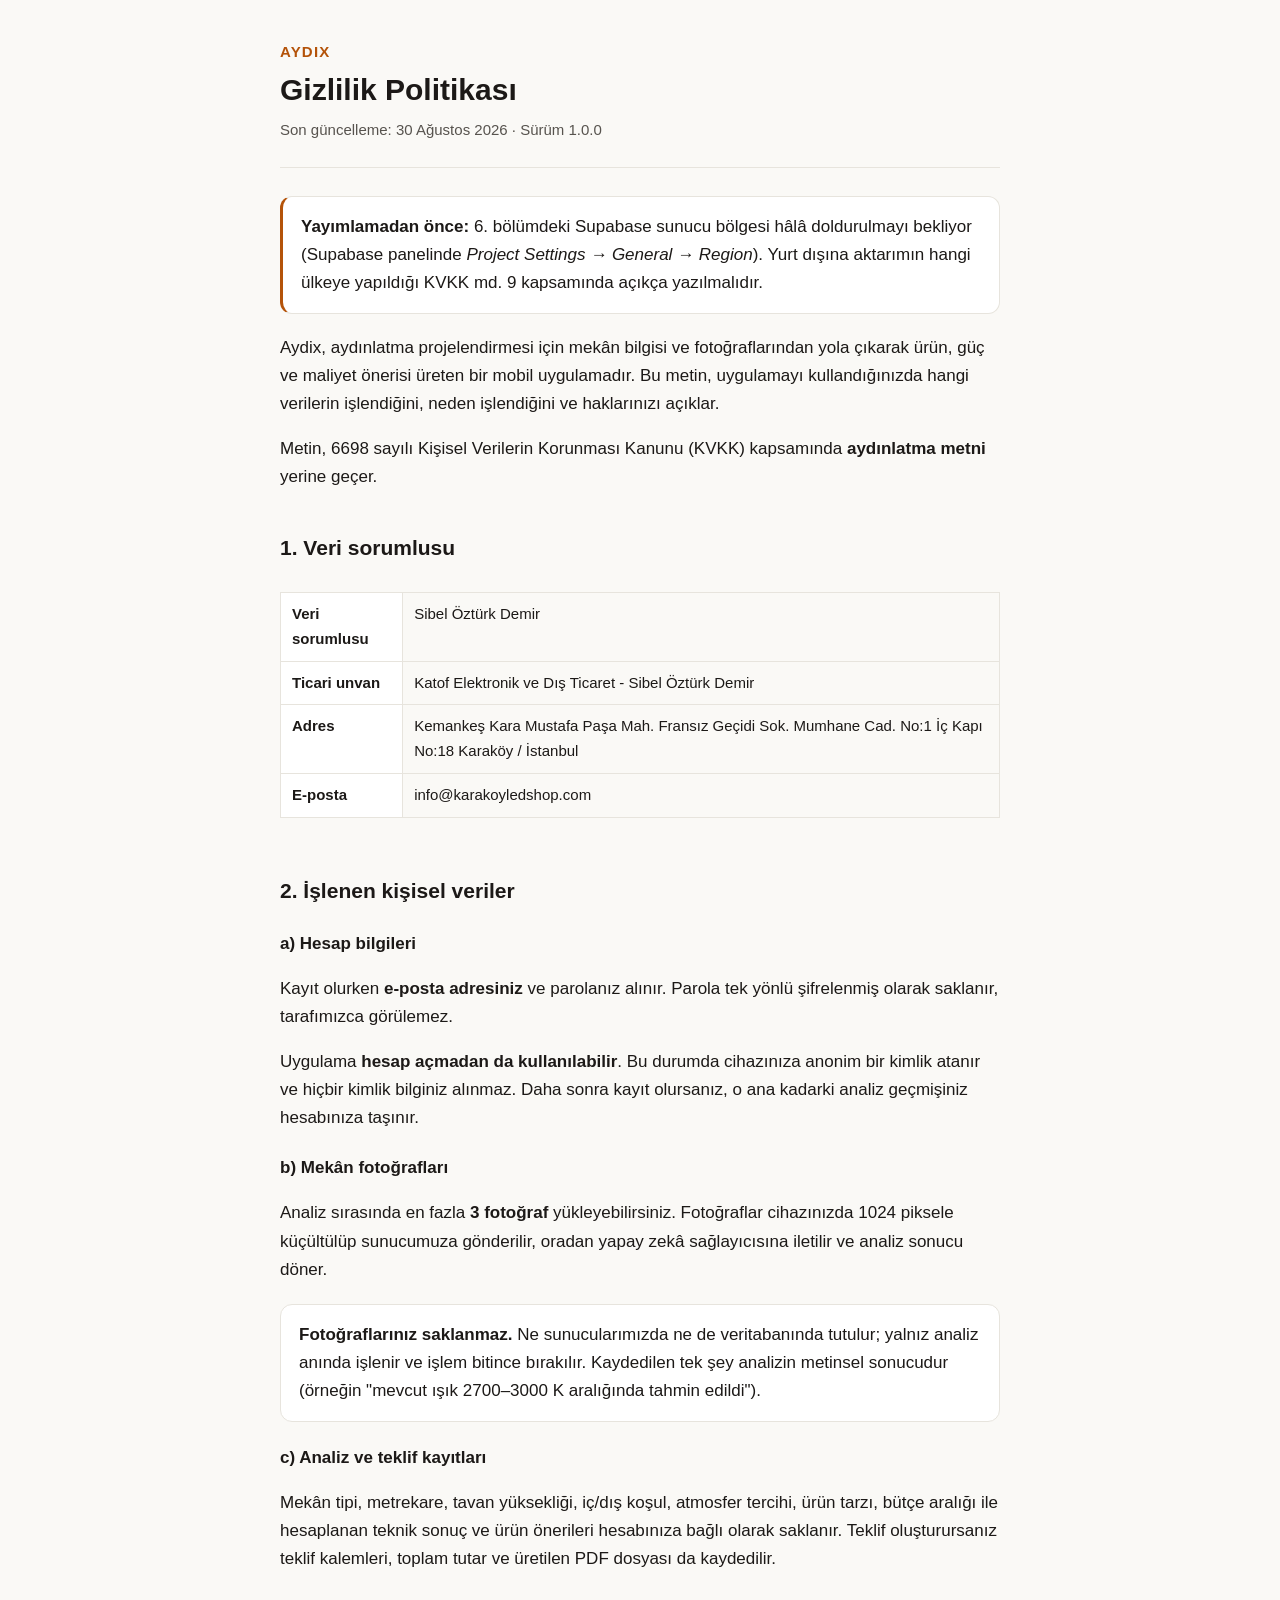
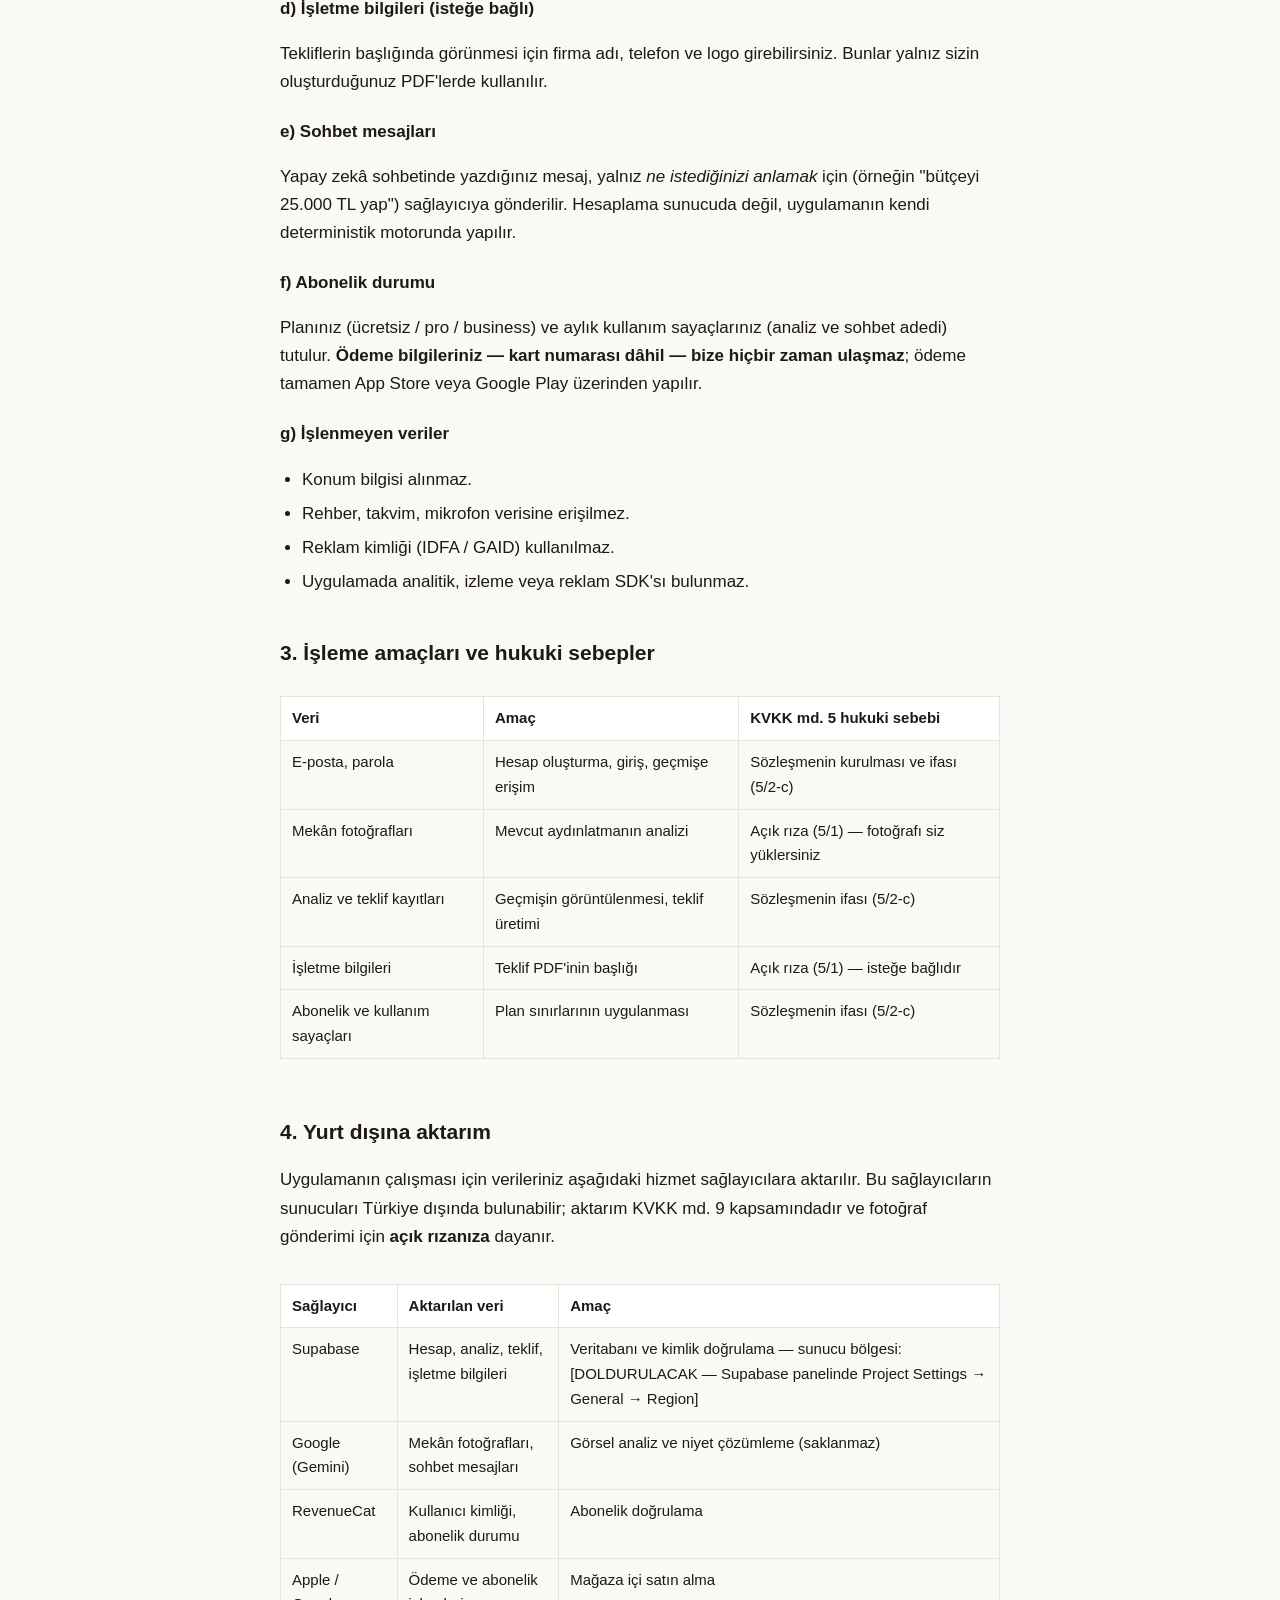
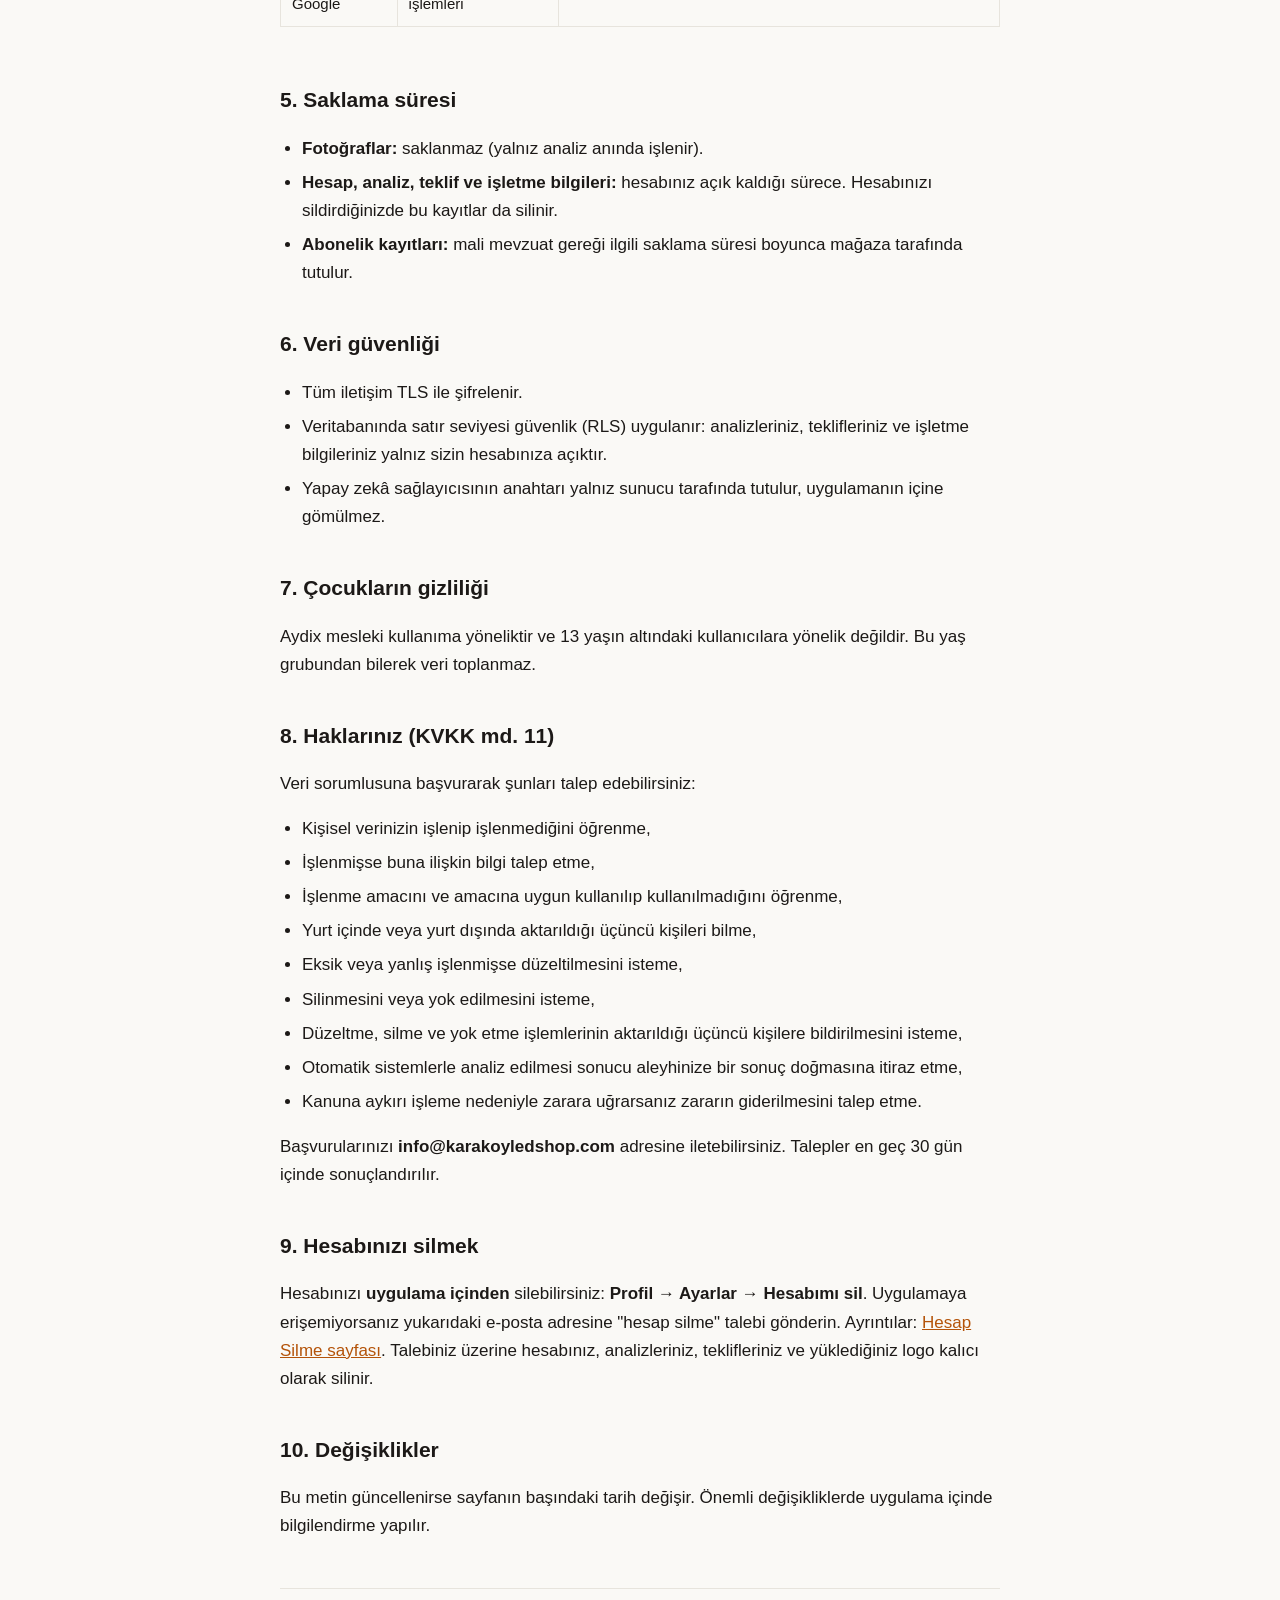
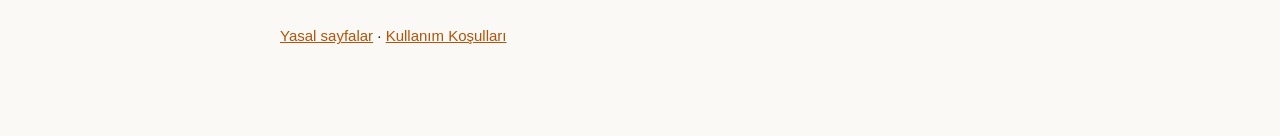
==== gizlilik.html @ cbc3485c "Add files via upload" ====
<!doctype html>
<html lang="tr">
  <head>
    <meta charset="utf-8" />
    <meta name="viewport" content="width=device-width, initial-scale=1" />
    <title>Aydix — Gizlilik Politikası</title>
    <link rel="stylesheet" href="stil.css" />
  </head>
  <body>
    <main>
      <header>
        <p class="marka">AYDIX</p>
        <h1>Gizlilik Politikası</h1>
        <p class="tarih">Son güncelleme: 30 Ağustos 2026 · Sürüm 1.0.0</p>
      </header>

      <div class="kutu doldur">
        <p>
          <strong>Yayımlamadan önce:</strong> 6. bölümdeki Supabase sunucu
          bölgesi hâlâ doldurulmayı bekliyor (Supabase panelinde
          <em>Project Settings → General → Region</em>). Yurt dışına aktarımın
          hangi ülkeye yapıldığı KVKK md. 9 kapsamında açıkça yazılmalıdır.
        </p>
      </div>

      <p>
        Aydix, aydınlatma projelendirmesi için mekân bilgisi ve fotoğraflarından
        yola çıkarak ürün, güç ve maliyet önerisi üreten bir mobil uygulamadır.
        Bu metin, uygulamayı kullandığınızda hangi verilerin işlendiğini,
        neden işlendiğini ve haklarınızı açıklar.
      </p>

      <p>
        Metin, 6698 sayılı Kişisel Verilerin Korunması Kanunu (KVKK) kapsamında
        <strong>aydınlatma metni</strong> yerine geçer.
      </p>

      <h2>1. Veri sorumlusu</h2>
      <div class="sarma">
        <table>
          <tr>
            <th>Veri sorumlusu</th>
            <td>Sibel Öztürk Demir</td>
          </tr>
          <tr>
            <th>Ticari unvan</th>
            <td>Katof Elektronik ve Dış Ticaret - Sibel Öztürk Demir</td>
          </tr>
          <tr>
            <th>Adres</th>
            <td>Kemankeş Kara Mustafa Paşa Mah. Fransız Geçidi Sok. Mumhane Cad. No:1 İç Kapı No:18 Karaköy / İstanbul</td>
          </tr>
          <tr>
            <th>E-posta</th>
            <td>info@karakoyledshop.com</td>
          </tr>
        </table>
      </div>

      <h2>2. İşlenen kişisel veriler</h2>

      <h3>a) Hesap bilgileri</h3>
      <p>
        Kayıt olurken <strong>e-posta adresiniz</strong> ve parolanız alınır.
        Parola tek yönlü şifrelenmiş olarak saklanır, tarafımızca görülemez.
      </p>
      <p>
        Uygulama <strong>hesap açmadan da kullanılabilir</strong>. Bu durumda
        cihazınıza anonim bir kimlik atanır ve hiçbir kimlik bilginiz alınmaz.
        Daha sonra kayıt olursanız, o ana kadarki analiz geçmişiniz hesabınıza
        taşınır.
      </p>

      <h3>b) Mekân fotoğrafları</h3>
      <p>
        Analiz sırasında en fazla <strong>3 fotoğraf</strong> yükleyebilirsiniz.
        Fotoğraflar cihazınızda 1024 piksele küçültülüp sunucumuza gönderilir,
        oradan yapay zekâ sağlayıcısına iletilir ve analiz sonucu döner.
      </p>
      <div class="kutu">
        <p>
          <strong>Fotoğraflarınız saklanmaz.</strong> Ne sunucularımızda ne de
          veritabanında tutulur; yalnız analiz anında işlenir ve işlem bitince
          bırakılır. Kaydedilen tek şey analizin metinsel sonucudur (örneğin
          "mevcut ışık 2700–3000 K aralığında tahmin edildi").
        </p>
      </div>

      <h3>c) Analiz ve teklif kayıtları</h3>
      <p>
        Mekân tipi, metrekare, tavan yüksekliği, iç/dış koşul, atmosfer tercihi,
        ürün tarzı, bütçe aralığı ile hesaplanan teknik sonuç ve ürün önerileri
        hesabınıza bağlı olarak saklanır. Teklif oluşturursanız teklif kalemleri,
        toplam tutar ve üretilen PDF dosyası da kaydedilir.
      </p>

      <h3>d) İşletme bilgileri (isteğe bağlı)</h3>
      <p>
        Tekliflerin başlığında görünmesi için firma adı, telefon ve logo
        girebilirsiniz. Bunlar yalnız sizin oluşturduğunuz PDF'lerde kullanılır.
      </p>

      <h3>e) Sohbet mesajları</h3>
      <p>
        Yapay zekâ sohbetinde yazdığınız mesaj, yalnız <em>ne istediğinizi
        anlamak</em> için (örneğin "bütçeyi 25.000 TL yap") sağlayıcıya
        gönderilir. Hesaplama sunucuda değil, uygulamanın kendi deterministik
        motorunda yapılır.
      </p>

      <h3>f) Abonelik durumu</h3>
      <p>
        Planınız (ücretsiz / pro / business) ve aylık kullanım sayaçlarınız
        (analiz ve sohbet adedi) tutulur. <strong>Ödeme bilgileriniz — kart
        numarası dâhil — bize hiçbir zaman ulaşmaz</strong>; ödeme tamamen App
        Store veya Google Play üzerinden yapılır.
      </p>

      <h3>g) İşlenmeyen veriler</h3>
      <ul>
        <li>Konum bilgisi alınmaz.</li>
        <li>Rehber, takvim, mikrofon verisine erişilmez.</li>
        <li>Reklam kimliği (IDFA / GAID) kullanılmaz.</li>
        <li>Uygulamada analitik, izleme veya reklam SDK'sı bulunmaz.</li>
      </ul>

      <h2>3. İşleme amaçları ve hukuki sebepler</h2>
      <div class="sarma">
        <table>
          <tr>
            <th>Veri</th>
            <th>Amaç</th>
            <th>KVKK md. 5 hukuki sebebi</th>
          </tr>
          <tr>
            <td>E-posta, parola</td>
            <td>Hesap oluşturma, giriş, geçmişe erişim</td>
            <td>Sözleşmenin kurulması ve ifası (5/2-c)</td>
          </tr>
          <tr>
            <td>Mekân fotoğrafları</td>
            <td>Mevcut aydınlatmanın analizi</td>
            <td>Açık rıza (5/1) — fotoğrafı siz yüklersiniz</td>
          </tr>
          <tr>
            <td>Analiz ve teklif kayıtları</td>
            <td>Geçmişin görüntülenmesi, teklif üretimi</td>
            <td>Sözleşmenin ifası (5/2-c)</td>
          </tr>
          <tr>
            <td>İşletme bilgileri</td>
            <td>Teklif PDF'inin başlığı</td>
            <td>Açık rıza (5/1) — isteğe bağlıdır</td>
          </tr>
          <tr>
            <td>Abonelik ve kullanım sayaçları</td>
            <td>Plan sınırlarının uygulanması</td>
            <td>Sözleşmenin ifası (5/2-c)</td>
          </tr>
        </table>
      </div>

      <h2>4. Yurt dışına aktarım</h2>
      <p>
        Uygulamanın çalışması için verileriniz aşağıdaki hizmet sağlayıcılara
        aktarılır. Bu sağlayıcıların sunucuları Türkiye dışında bulunabilir;
        aktarım KVKK md. 9 kapsamındadır ve fotoğraf gönderimi için
        <strong>açık rızanıza</strong> dayanır.
      </p>
      <div class="sarma">
        <table>
          <tr>
            <th>Sağlayıcı</th>
            <th>Aktarılan veri</th>
            <th>Amaç</th>
          </tr>
          <tr>
            <td>Supabase</td>
            <td>Hesap, analiz, teklif, işletme bilgileri</td>
            <td>Veritabanı ve kimlik doğrulama — sunucu bölgesi: [DOLDURULACAK — Supabase panelinde Project Settings → General → Region]</td>
          </tr>
          <tr>
            <td>Google (Gemini)</td>
            <td>Mekân fotoğrafları, sohbet mesajları</td>
            <td>Görsel analiz ve niyet çözümleme (saklanmaz)</td>
          </tr>
          <tr>
            <td>RevenueCat</td>
            <td>Kullanıcı kimliği, abonelik durumu</td>
            <td>Abonelik doğrulama</td>
          </tr>
          <tr>
            <td>Apple / Google</td>
            <td>Ödeme ve abonelik işlemleri</td>
            <td>Mağaza içi satın alma</td>
          </tr>
        </table>
      </div>

      <h2>5. Saklama süresi</h2>
      <ul>
        <li><strong>Fotoğraflar:</strong> saklanmaz (yalnız analiz anında işlenir).</li>
        <li>
          <strong>Hesap, analiz, teklif ve işletme bilgileri:</strong> hesabınız
          açık kaldığı sürece. Hesabınızı sildirdiğinizde bu kayıtlar da silinir.
        </li>
        <li>
          <strong>Abonelik kayıtları:</strong> mali mevzuat gereği ilgili
          saklama süresi boyunca mağaza tarafında tutulur.
        </li>
      </ul>

      <h2>6. Veri güvenliği</h2>
      <ul>
        <li>Tüm iletişim TLS ile şifrelenir.</li>
        <li>
          Veritabanında satır seviyesi güvenlik (RLS) uygulanır: analizleriniz,
          teklifleriniz ve işletme bilgileriniz yalnız sizin hesabınıza açıktır.
        </li>
        <li>
          Yapay zekâ sağlayıcısının anahtarı yalnız sunucu tarafında tutulur,
          uygulamanın içine gömülmez.
        </li>
      </ul>

      <h2>7. Çocukların gizliliği</h2>
      <p>
        Aydix mesleki kullanıma yöneliktir ve 13 yaşın altındaki kullanıcılara
        yönelik değildir. Bu yaş grubundan bilerek veri toplanmaz.
      </p>

      <h2>8. Haklarınız (KVKK md. 11)</h2>
      <p>Veri sorumlusuna başvurarak şunları talep edebilirsiniz:</p>
      <ul>
        <li>Kişisel verinizin işlenip işlenmediğini öğrenme,</li>
        <li>İşlenmişse buna ilişkin bilgi talep etme,</li>
        <li>İşlenme amacını ve amacına uygun kullanılıp kullanılmadığını öğrenme,</li>
        <li>Yurt içinde veya yurt dışında aktarıldığı üçüncü kişileri bilme,</li>
        <li>Eksik veya yanlış işlenmişse düzeltilmesini isteme,</li>
        <li>Silinmesini veya yok edilmesini isteme,</li>
        <li>
          Düzeltme, silme ve yok etme işlemlerinin aktarıldığı üçüncü kişilere
          bildirilmesini isteme,
        </li>
        <li>
          Otomatik sistemlerle analiz edilmesi sonucu aleyhinize bir sonuç
          doğmasına itiraz etme,
        </li>
        <li>Kanuna aykırı işleme nedeniyle zarara uğrarsanız zararın giderilmesini talep etme.</li>
      </ul>
      <p>
        Başvurularınızı <strong>info@karakoyledshop.com</strong> adresine
        iletebilirsiniz. Talepler en geç 30 gün içinde sonuçlandırılır.
      </p>

      <h2>9. Hesabınızı silmek</h2>
      <p>
        Hesabınızı <strong>uygulama içinden</strong> silebilirsiniz:
        <strong>Profil → Ayarlar → Hesabımı sil</strong>. Uygulamaya
        erişemiyorsanız yukarıdaki e-posta adresine "hesap silme" talebi
        gönderin. Ayrıntılar:
        <a href="hesap-silme.html">Hesap Silme sayfası</a>. Talebiniz üzerine hesabınız,
        analizleriniz, teklifleriniz ve yüklediğiniz logo kalıcı olarak silinir.
      </p>

      <h2>10. Değişiklikler</h2>
      <p>
        Bu metin güncellenirse sayfanın başındaki tarih değişir. Önemli
        değişikliklerde uygulama içinde bilgilendirme yapılır.
      </p>

      <footer>
        <p>
          <a href="index.html">Yasal sayfalar</a> ·
          <a href="kosullar.html">Kullanım Koşulları</a>
        </p>
      </footer>
    </main>
  </body>
</html>
---- stil.css ----
/* Aydix yasal sayfaları — src/theme tokenlarıyla aynı palet */
:root {
  --bg: #faf9f6;
  --yuzey: #ffffff;
  --kenar: #e7e4dd;
  --metin: #1c1917;
  --soluk: #57534e;
  --vurgu: #b45309;
}

@media (prefers-color-scheme: dark) {
  :root {
    --bg: #14120f;
    --yuzey: #1c1917;
    --kenar: #2f2a24;
    --metin: #f5f3ef;
    --soluk: #b8b1a7;
    --vurgu: #f59e0b;
  }
}

* {
  box-sizing: border-box;
}

body {
  margin: 0;
  padding: 0 20px 72px;
  background: var(--bg);
  color: var(--metin);
  font-family: -apple-system, BlinkMacSystemFont, 'Segoe UI', Roboto, sans-serif;
  font-size: 17px;
  line-height: 1.65;
  -webkit-text-size-adjust: 100%;
}

main {
  max-width: 720px;
  margin: 0 auto;
}

header {
  padding: 40px 0 8px;
  border-bottom: 1px solid var(--kenar);
  margin-bottom: 28px;
}

.marka {
  font-size: 15px;
  font-weight: 600;
  letter-spacing: 0.08em;
  color: var(--vurgu);
  margin: 0 0 6px;
}

h1 {
  font-size: 30px;
  line-height: 1.25;
  margin: 0 0 10px;
}

h2 {
  font-size: 21px;
  margin: 36px 0 10px;
  padding-top: 4px;
}

h3 {
  font-size: 17px;
  margin: 22px 0 6px;
}

.tarih {
  color: var(--soluk);
  font-size: 15px;
  margin: 0 0 16px;
}

p,
li {
  color: var(--metin);
}

ul,
ol {
  padding-left: 22px;
}

li {
  margin-bottom: 6px;
}

a {
  color: var(--vurgu);
}

code {
  background: var(--yuzey);
  border: 1px solid var(--kenar);
  border-radius: 4px;
  padding: 1px 5px;
  font-size: 0.9em;
}

.kutu {
  background: var(--yuzey);
  border: 1px solid var(--kenar);
  border-radius: 12px;
  padding: 16px 18px;
  margin: 20px 0;
}

.kutu p:first-child {
  margin-top: 0;
}

.kutu p:last-child {
  margin-bottom: 0;
}

.doldur {
  border-left: 3px solid var(--vurgu);
}

table {
  border-collapse: collapse;
  width: 100%;
  margin: 16px 0;
  font-size: 15px;
}

th,
td {
  border: 1px solid var(--kenar);
  padding: 9px 11px;
  text-align: left;
  vertical-align: top;
}

th {
  background: var(--yuzey);
  font-weight: 600;
}

.sarma {
  overflow-x: auto;
}

footer {
  margin-top: 48px;
  padding-top: 20px;
  border-top: 1px solid var(--kenar);
  color: var(--soluk);
  font-size: 15px;
}
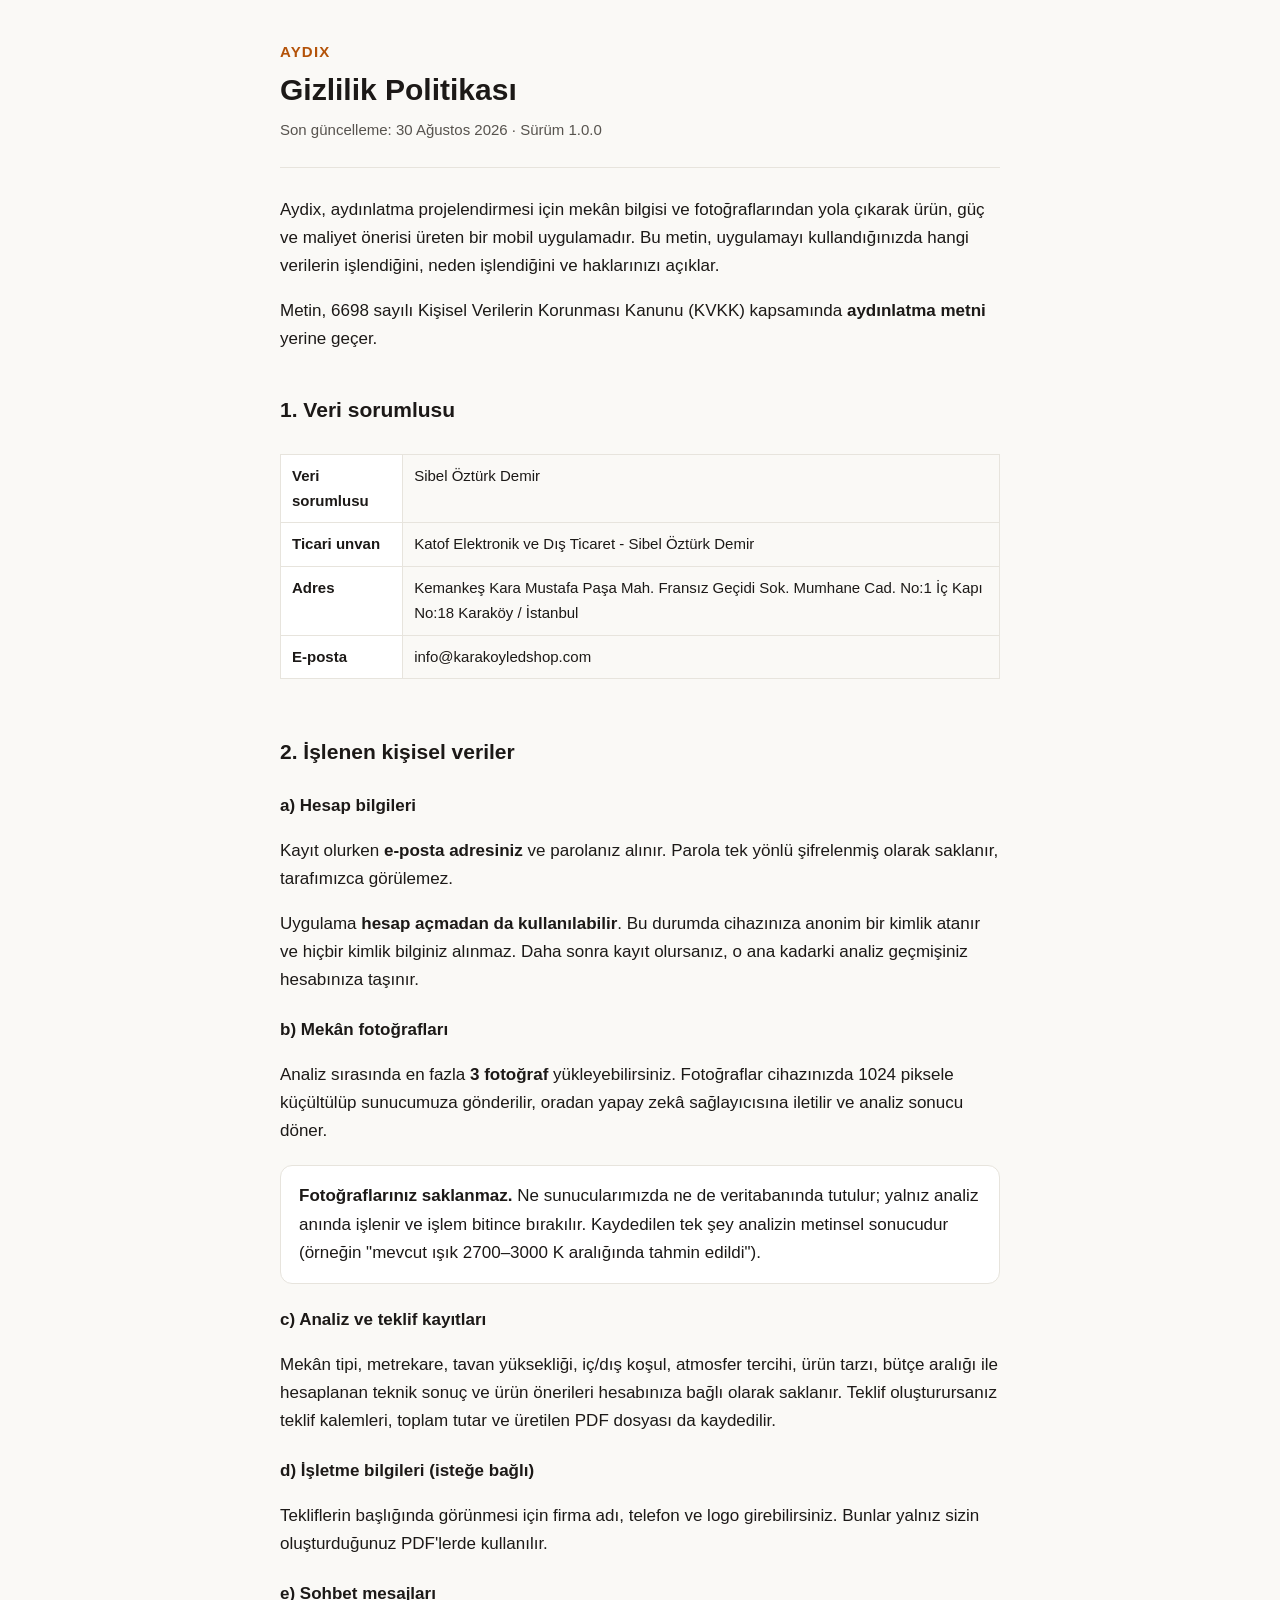
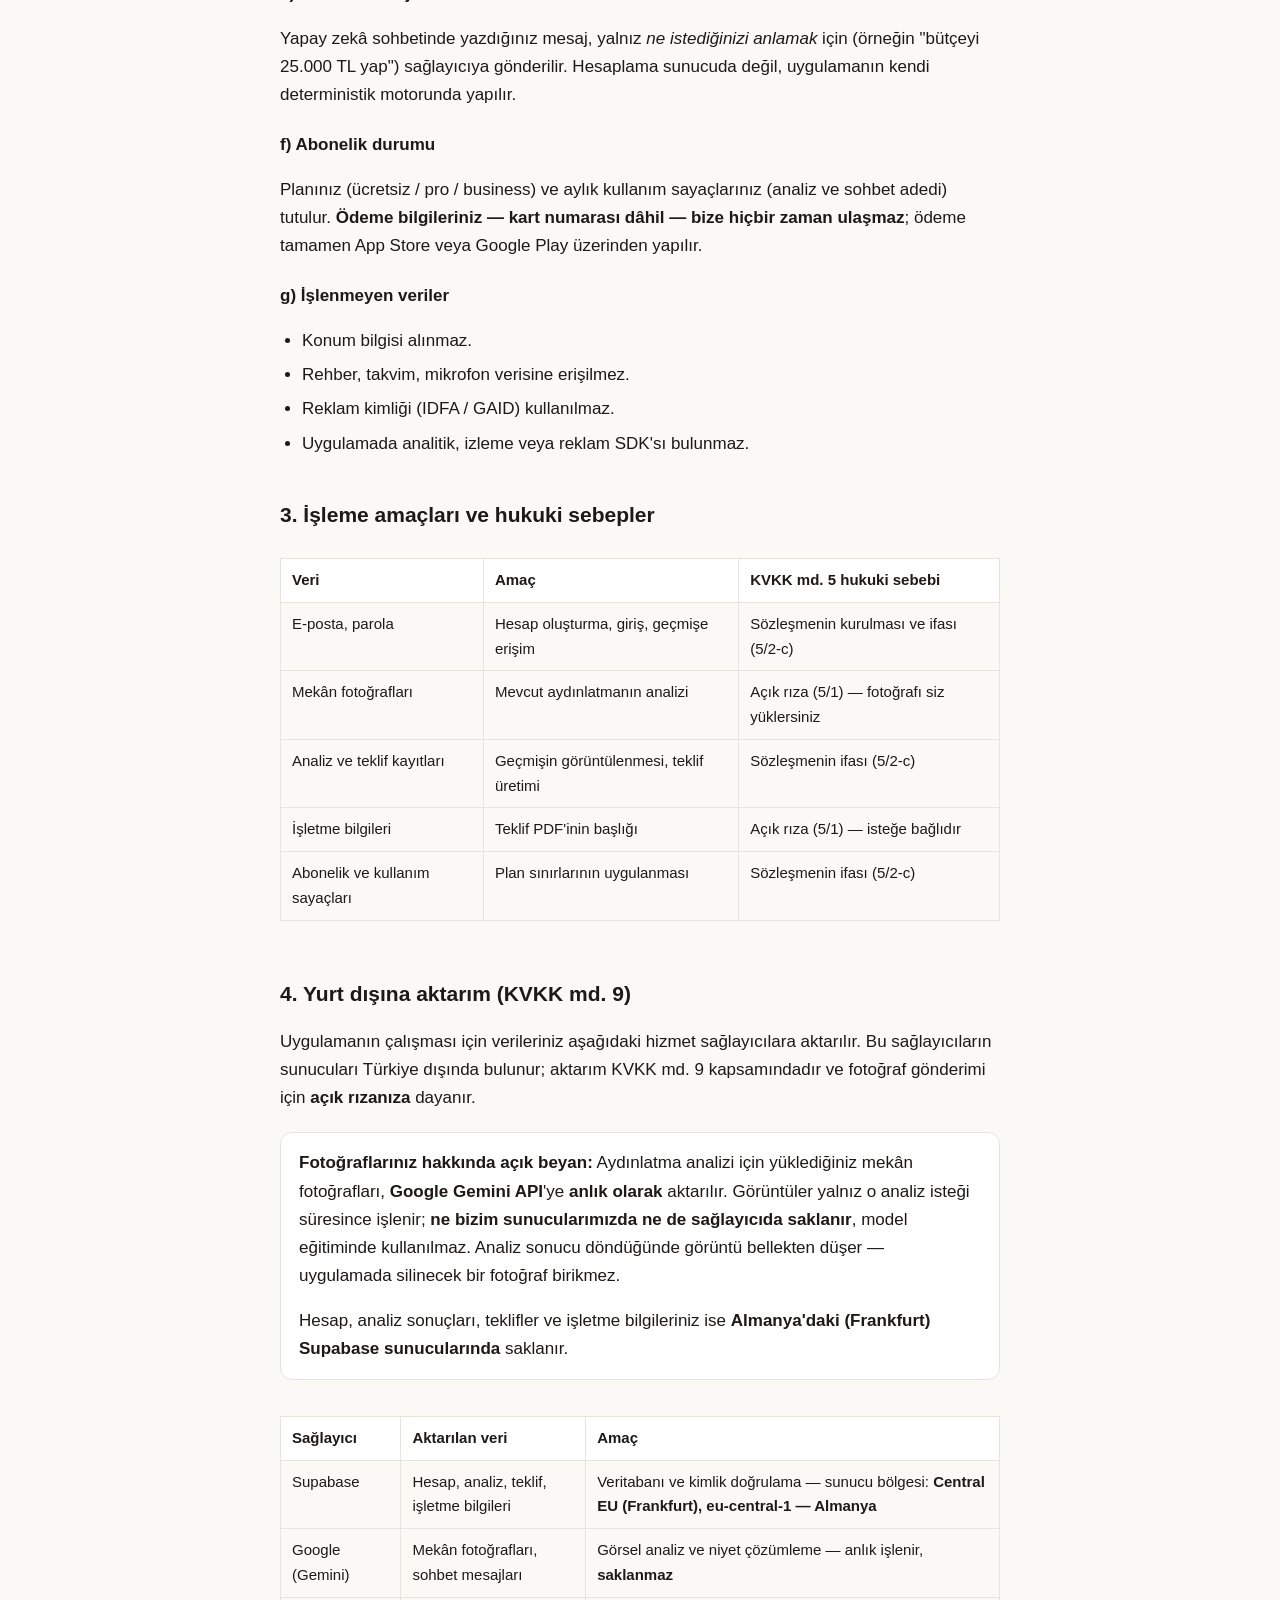
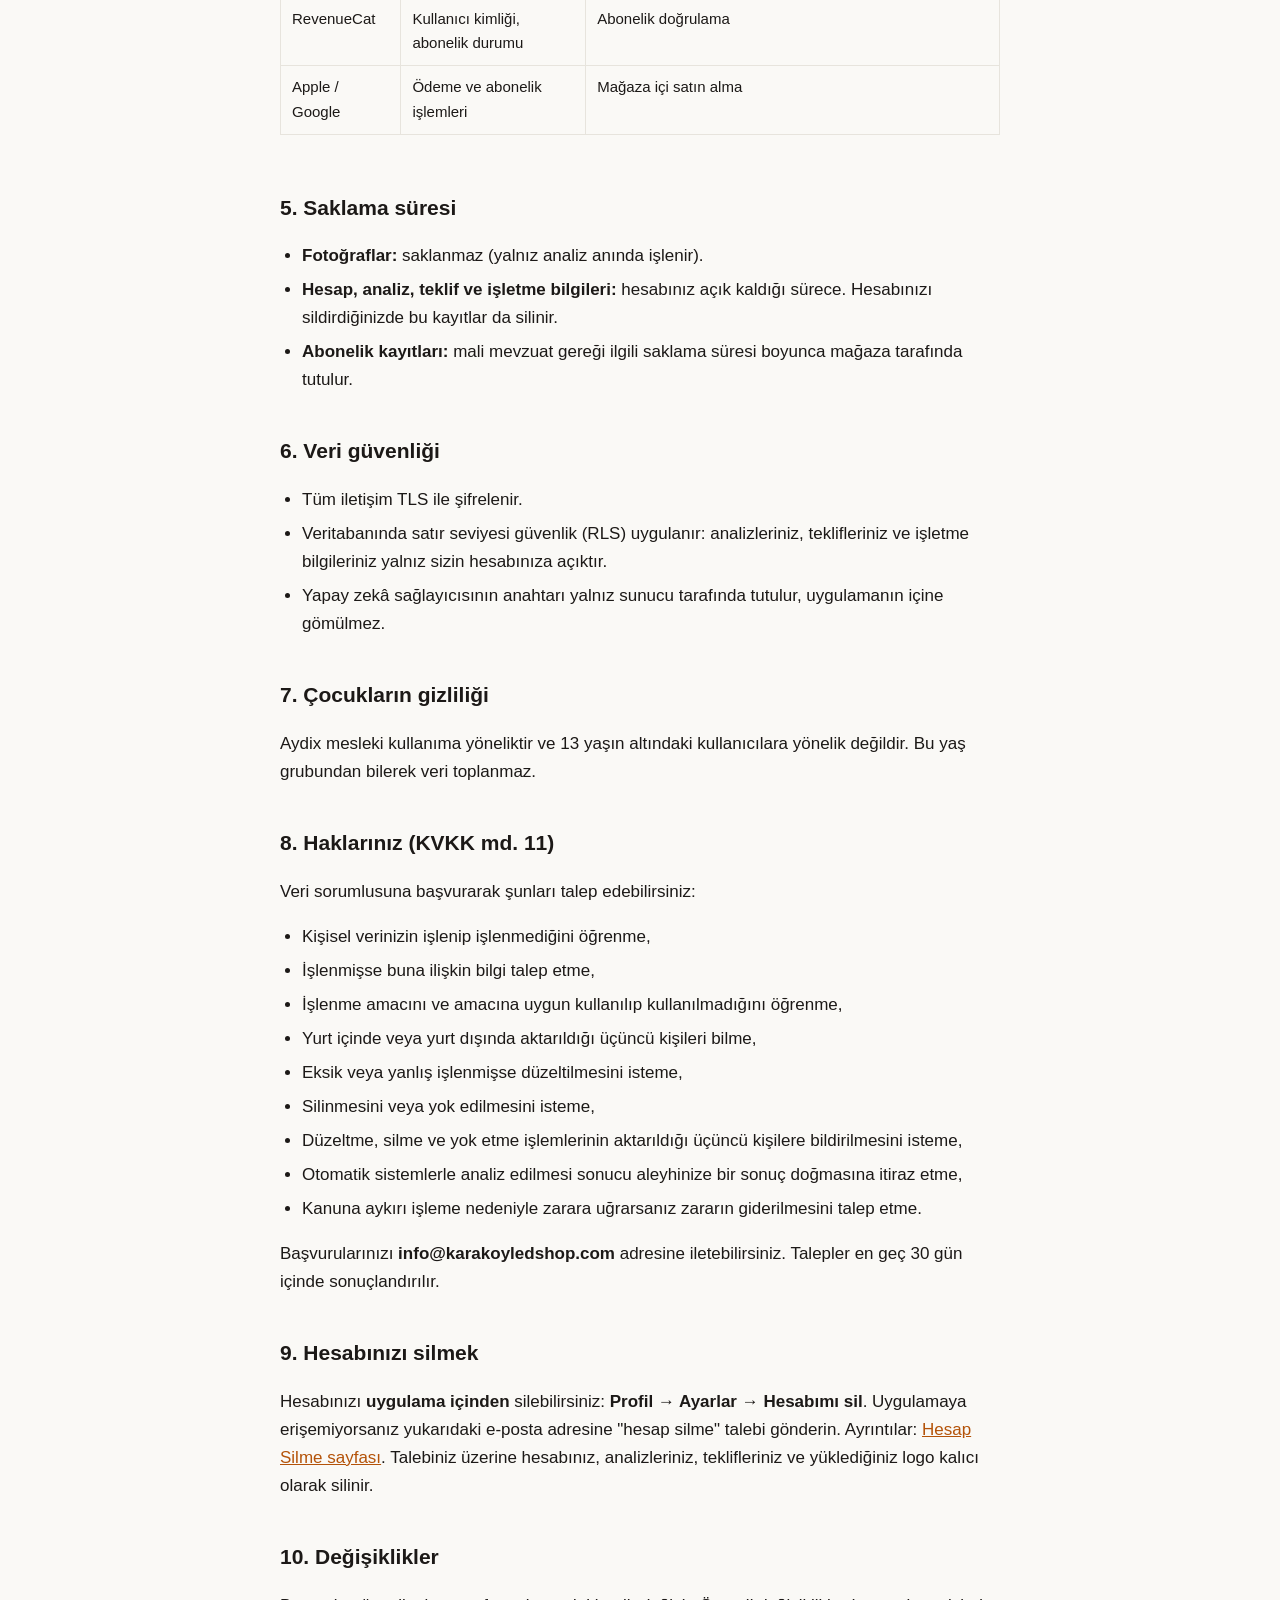
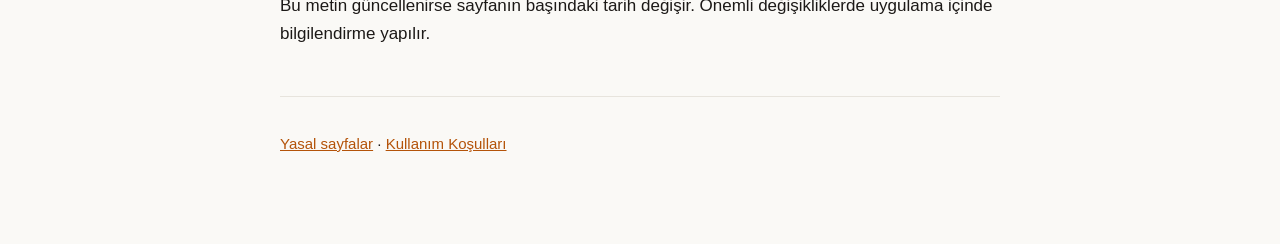
==== commit 25993f2f: "Add files via upload" ====
--- a/gizlilik.html
+++ b/gizlilik.html
@@ -14,15 +14,6 @@
         <p class="tarih">Son güncelleme: 30 Ağustos 2026 · Sürüm 1.0.0</p>
       </header>
 
-      <div class="kutu doldur">
-        <p>
-          <strong>Yayımlamadan önce:</strong> 6. bölümdeki Supabase sunucu
-          bölgesi hâlâ doldurulmayı bekliyor (Supabase panelinde
-          <em>Project Settings → General → Region</em>). Yurt dışına aktarımın
-          hangi ülkeye yapıldığı KVKK md. 9 kapsamında açıkça yazılmalıdır.
-        </p>
-      </div>
-
       <p>
         Aydix, aydınlatma projelendirmesi için mekân bilgisi ve fotoğraflarından
         yola çıkarak ürün, güç ve maliyet önerisi üreten bir mobil uygulamadır.
@@ -160,13 +151,30 @@
         </table>
       </div>
 
-      <h2>4. Yurt dışına aktarım</h2>
+      <h2>4. Yurt dışına aktarım (KVKK md. 9)</h2>
       <p>
         Uygulamanın çalışması için verileriniz aşağıdaki hizmet sağlayıcılara
-        aktarılır. Bu sağlayıcıların sunucuları Türkiye dışında bulunabilir;
+        aktarılır. Bu sağlayıcıların sunucuları Türkiye dışında bulunur;
         aktarım KVKK md. 9 kapsamındadır ve fotoğraf gönderimi için
         <strong>açık rızanıza</strong> dayanır.
       </p>
+
+      <div class="kutu">
+        <p>
+          <strong>Fotoğraflarınız hakkında açık beyan:</strong> Aydınlatma
+          analizi için yüklediğiniz mekân fotoğrafları,
+          <strong>Google Gemini API</strong>'ye <strong>anlık olarak</strong>
+          aktarılır. Görüntüler yalnız o analiz isteği süresince işlenir;
+          <strong>ne bizim sunucularımızda ne de sağlayıcıda saklanır</strong>,
+          model eğitiminde kullanılmaz. Analiz sonucu döndüğünde görüntü
+          bellekten düşer — uygulamada silinecek bir fotoğraf birikmez.
+        </p>
+        <p>
+          Hesap, analiz sonuçları, teklifler ve işletme bilgileriniz ise
+          <strong>Almanya'daki (Frankfurt) Supabase sunucularında</strong>
+          saklanır.
+        </p>
+      </div>
       <div class="sarma">
         <table>
           <tr>
@@ -177,12 +185,18 @@
           <tr>
             <td>Supabase</td>
             <td>Hesap, analiz, teklif, işletme bilgileri</td>
-            <td>Veritabanı ve kimlik doğrulama — sunucu bölgesi: [DOLDURULACAK — Supabase panelinde Project Settings → General → Region]</td>
+            <td>
+              Veritabanı ve kimlik doğrulama — sunucu bölgesi:
+              <strong>Central EU (Frankfurt), eu-central-1 — Almanya</strong>
+            </td>
           </tr>
           <tr>
             <td>Google (Gemini)</td>
             <td>Mekân fotoğrafları, sohbet mesajları</td>
-            <td>Görsel analiz ve niyet çözümleme (saklanmaz)</td>
+            <td>
+              Görsel analiz ve niyet çözümleme — anlık işlenir,
+              <strong>saklanmaz</strong>
+            </td>
           </tr>
           <tr>
             <td>RevenueCat</td>
